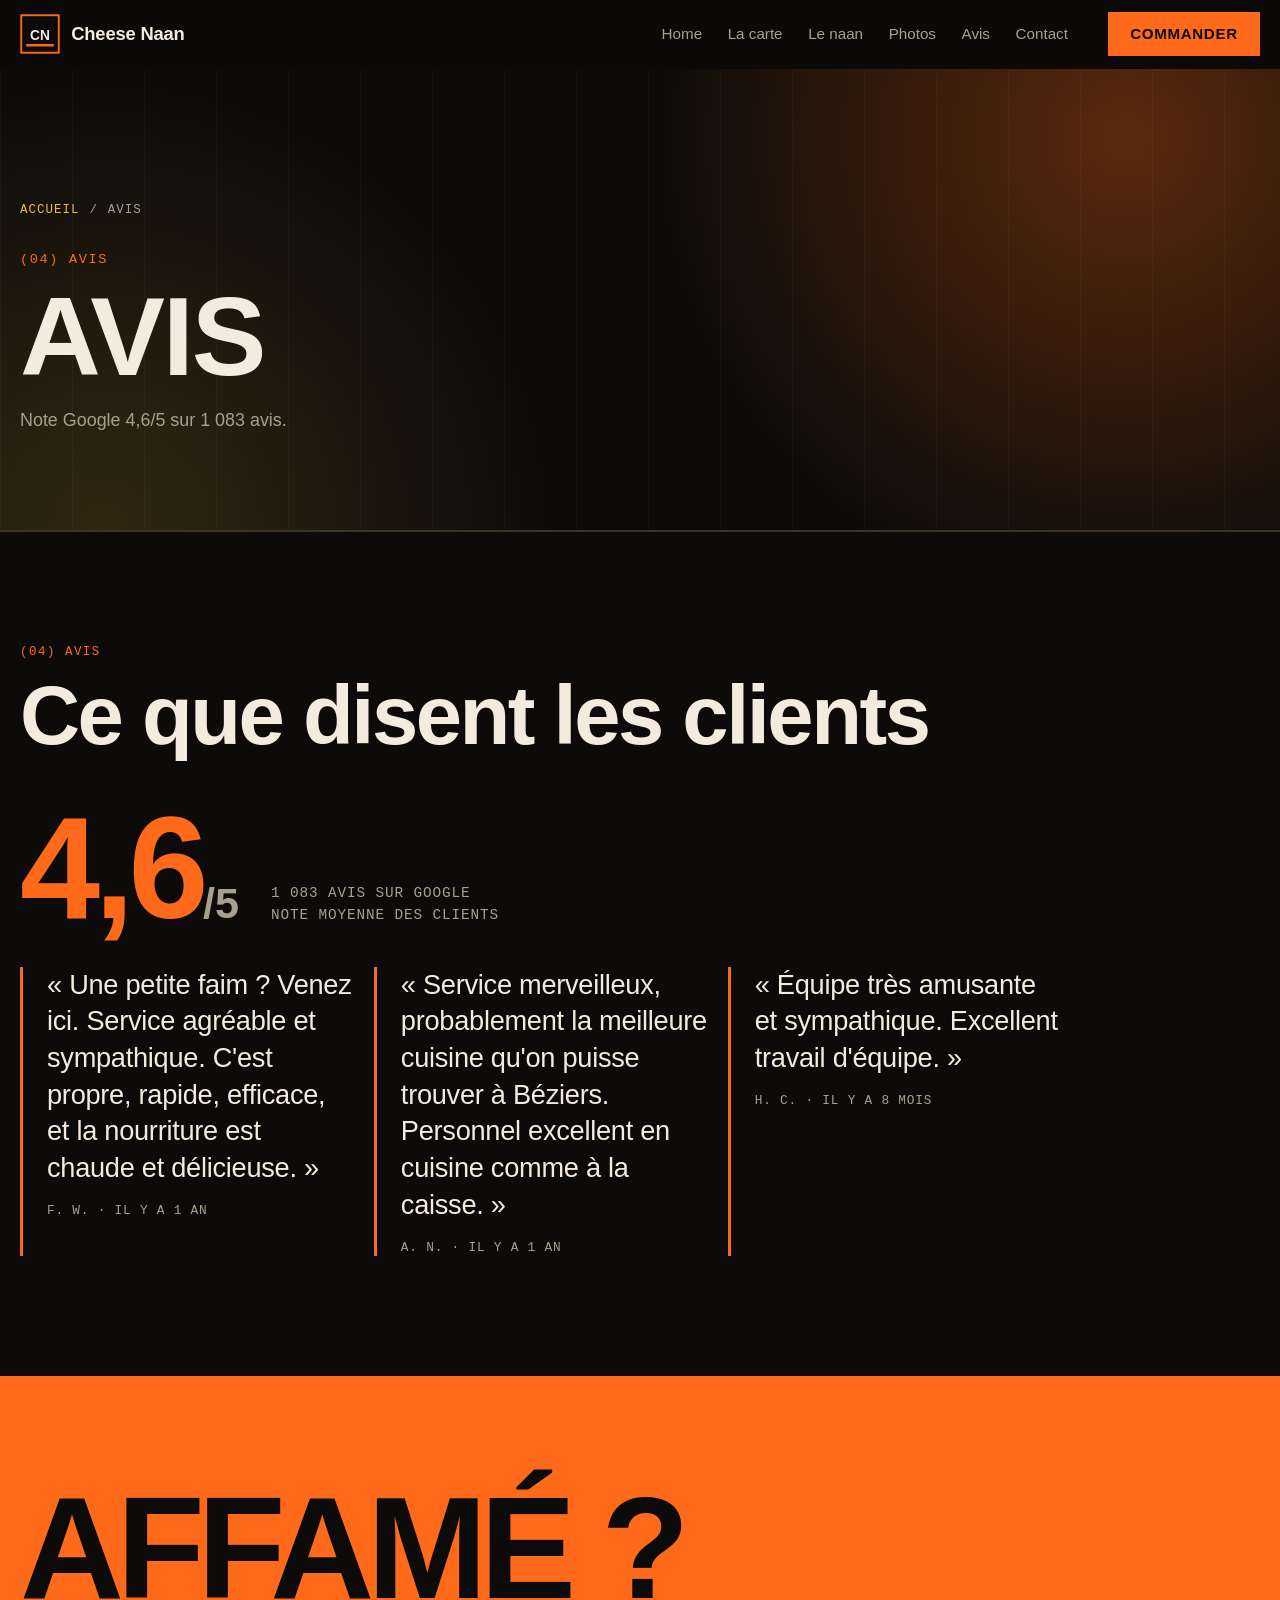
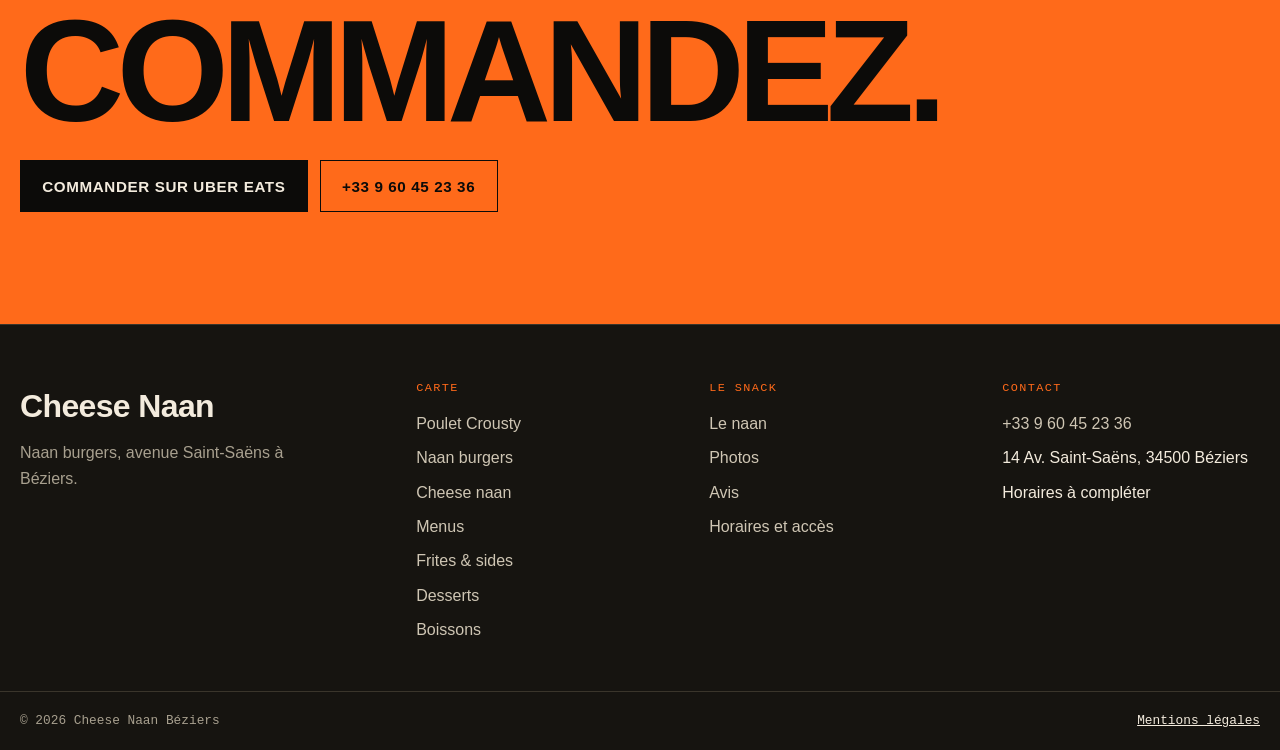
==== avis.html @ 566cc59b "Add subpages and update index.html" ====
<!doctype html>
<html lang="fr">
<head>
  <meta charset="utf-8">
  <meta name="viewport" content="width=device-width, initial-scale=1">
  <title>Avis · Cheese Naan Béziers</title>
  <meta name="description" content="Les avis clients du Cheese Naan à Béziers. Note Google 4,6/5 sur 1 083 avis.">
  <meta name="theme-color" content="#0C0B09">
  <meta name="color-scheme" content="dark">
  <link rel="icon" href="assets/img/favicon.svg" type="image/svg+xml">
  <link rel="stylesheet" href="assets/css/styles.css">
  <link rel="stylesheet" href="assets/css/subpages.css">
  <script>
    document.documentElement.classList.add('js');
    setTimeout(function () {
      if (!window.__ready) document.documentElement.classList.remove('js');
    }, 2500);
  </script>
  <meta property="og:type" content="website">
  <meta property="og:locale" content="fr_FR">
  <meta property="og:site_name" content="Cheese Naan Béziers">
  <meta property="og:title" content="Avis · Cheese Naan Béziers">
  <meta property="og:description" content="Les avis clients du Cheese Naan à Béziers. Note Google 4,6/5 sur 1 083 avis.">
</head>
<body>
  <a class="cn-skip" href="#main">Aller au contenu</a>
  <div class="cn-progress" data-progress aria-hidden="true"></div>

  <header class="cn-header">
    <nav class="cn-nav cn-wrap" aria-label="Navigation principale">
      <a class="cn-brand" href="index.html" aria-label="Cheese Naan Béziers, retour en haut">
        <img src="assets/img/logo-mark.svg" width="40" height="40" alt="">
        <span class="cn-brand__name">Cheese Naan</span>
      </a>

      <ul class="cn-nav__links">
        <li><a href="index.html">Home</a></li>
        <li><a href="menu.html">La carte</a></li>
        <li><a href="naan.html">Le naan</a></li>
        <li><a href="gallery.html">Photos</a></li>
        <li><a href="avis.html" aria-current="page">Avis</a></li>
        <li><a href="contact.html">Contact</a></li>
      </ul>

      <a class="cn-btn cn-btn--flame cn-nav__cta" href="https://www.ubereats.com/fr/store/le-cheese-naan-beziers/W6fayCsMTCiTx0mBuVoWzQ" rel="noopener">Commander</a>

      <button class="cn-burger" type="button" data-burger aria-expanded="false" aria-controls="drawer">
        <span class="cn-burger__label">Menu</span>
        <span class="cn-burger__bars" aria-hidden="true"></span>
      </button>
    </nav>
  </header>

  <div class="cn-drawer" id="drawer" hidden>
    <div class="cn-wrap cn-drawer__inner">
      <div class="cn-drawer__top">
        <span class="cn-drawer__title">Cheese Naan</span>
        <button class="cn-icon-btn" type="button" data-drawer-close aria-label="Fermer le menu">
          <svg class="cn-icon" aria-hidden="true"><use href="#icon-close"></use></svg>
        </button>
      </div>
      <ol class="cn-drawer__links">
        <li><a href="index.html"><span>01</span>Home</a></li>
        <li><a href="menu.html"><span>02</span>La carte</a></li>
        <li><a href="naan.html"><span>03</span>Le naan</a></li>
        <li><a href="gallery.html"><span>04</span>Photos</a></li>
        <li><a href="avis.html"><span>05</span>Avis</a></li>
        <li><a href="contact.html"><span>06</span>Contact</a></li>
      </ol>
      <ul class="cn-drawer__meta">
        <li data-open-status>Horaires à compléter</li>
        <li>14 Av. Saint-Saëns, 34500 Béziers</li>
        <li><a href="tel:+33960452336">+33 9 60 45 23 36</a></li>
      </ul>
    </div>
  </div>


  <main id="main">
    <section class="sp-hero">
      <div class="sp-hero__inner cn-wrap">
        <nav class="sp-hero__crumbs" aria-label="Fil d'Ariane"><a href="index.html">Accueil</a><span aria-hidden="true">/</span><span>Avis</span></nav>
        <p class="sp-hero__kicker">(04) Avis</p>
        <h1 class="sp-hero__title">Avis</h1>
        <p class="sp-hero__lead">Note Google 4,6/5 sur 1 083 avis.</p>
      </div>
    </section>

<section class="cn-section cn-avis" id="avis" aria-labelledby="avis-title">
      <div class="cn-wrap">
        <header class="cn-section__head cn-reveal">
          <p class="cn-kicker cn-kicker--flame">(04) Avis</p>
          <h2 class="cn-h2" id="avis-title">Ce que disent les clients</h2>
        </header>
        <div class="cn-avis__top cn-reveal">
          <p class="cn-avis__score">4,6<span>/5</span></p>
          <p class="cn-avis__count">1 083 avis sur Google<br>Note moyenne des clients</p>
        </div>
        <ul class="cn-quotes">
          <li class="cn-quote cn-reveal">
            <p class="cn-quote__text">« Une petite faim ? Venez ici. Service agréable et sympathique. C'est propre, rapide, efficace, et la nourriture est chaude et délicieuse. »</p>
            <p class="cn-quote__who">F. W. · il y a 1 an</p>
          </li>
          <li class="cn-quote cn-reveal" style="--delay:.08s">
            <p class="cn-quote__text">« Service merveilleux, probablement la meilleure cuisine qu'on puisse trouver à Béziers. Personnel excellent en cuisine comme à la caisse. »</p>
            <p class="cn-quote__who">A. N. · il y a 1 an</p>
          </li>
          <li class="cn-quote cn-reveal" style="--delay:.16s">
            <p class="cn-quote__text">« Équipe très amusante et sympathique. Excellent travail d'équipe. »</p>
            <p class="cn-quote__who">H. C. · il y a 8 mois</p>
          </li>
        </ul>
      </div>
    </section>
    <section class="cn-cta" id="commander" aria-labelledby="cta-title">
      <div class="cn-wrap cn-cta__inner">
        <h2 class="cn-cta__title" id="cta-title">Affamé ?<br>Commandez.</h2>
        <div class="cn-cta__actions">
          <a class="cn-btn cn-btn--ink" href="https://www.ubereats.com/fr/store/le-cheese-naan-beziers/W6fayCsMTCiTx0mBuVoWzQ" rel="noopener">Commander sur Uber Eats</a>
          <a class="cn-btn cn-btn--ghost-ink" href="tel:+33960452336">+33 9 60 45 23 36</a>
        </div>
      </div>
    </section>
  </main>

  <footer class="cn-footer">
    <div class="cn-wrap cn-footer__grid">
      <div>
        <p class="cn-footer__brand">Cheese Naan</p>
        <p class="cn-footer__blurb">Naan burgers, avenue Saint-Saëns à Béziers.</p>
      </div>
      <nav aria-labelledby="footer-carte">
        <h2 class="cn-footer__title" id="footer-carte">Carte</h2>
        <ul class="cn-footer__links">
          <li><a href="menu.html" data-menu-target="poulet">Poulet Crousty</a></li>
          <li><a href="menu.html" data-menu-target="burgers">Naan burgers</a></li>
          <li><a href="menu.html" data-menu-target="cheese">Cheese naan</a></li>
          <li><a href="menu.html" data-menu-target="menus">Menus</a></li>
          <li><a href="menu.html" data-menu-target="frites">Frites &amp; sides</a></li>
          <li><a href="menu.html" data-menu-target="desserts">Desserts</a></li>
          <li><a href="menu.html" data-menu-target="boissons">Boissons</a></li>
        </ul>
      </nav>
      <nav aria-labelledby="footer-snack">
        <h2 class="cn-footer__title" id="footer-snack">Le snack</h2>
        <ul class="cn-footer__links">
          <li><a href="naan.html">Le naan</a></li>
          <li><a href="gallery.html">Photos</a></li>
          <li><a href="avis.html">Avis</a></li>
          <li><a href="contact.html">Horaires et accès</a></li>
        </ul>
      </nav>
      <div>
        <h2 class="cn-footer__title">Contact</h2>
        <ul class="cn-footer__links">
          <li><a href="tel:+33960452336">+33 9 60 45 23 36</a></li>
          <li>14 Av. Saint-Saëns, 34500 Béziers</li>
          <li data-open-status>Horaires à compléter</li>
        </ul>
      </div>
    </div>
    <div class="cn-footer__bottom">
      <div class="cn-wrap cn-footer__bottom-inner">
        <p>© <span id="year">2026</span> Cheese Naan Béziers</p>
        <a href="mentions-legales.html">Mentions légales</a>
      </div>
    </div>
  </footer>

  <nav class="cn-dock" aria-label="Actions rapides">
    <a class="cn-dock__btn" href="tel:+33960452336">
      <svg class="cn-icon" aria-hidden="true"><use href="#icon-phone"></use></svg> Appeler
    </a>
    <a class="cn-dock__btn cn-dock__btn--flame" href="menu.html">La carte</a>
  </nav>

  <dialog class="cn-lightbox" id="lightbox" aria-labelledby="lightbox-caption">
    <div class="cn-lightbox__inner">
      <button class="cn-icon-btn cn-lightbox__close" type="button" data-lightbox-close aria-label="Fermer la galerie">
        <svg class="cn-icon" aria-hidden="true"><use href="#icon-close"></use></svg>
      </button>
      <button class="cn-icon-btn" type="button" data-lightbox-prev aria-label="Photo précédente">
        <svg class="cn-icon" aria-hidden="true" style="transform:rotate(180deg)"><use href="#icon-arrow"></use></svg>
      </button>
      <figure class="cn-lightbox__figure">
        <img src="" alt="" width="1200" height="1200">
        <figcaption id="lightbox-caption"><span data-lightbox-caption></span> <span class="cn-lightbox__count" data-lightbox-count></span></figcaption>
      </figure>
      <button class="cn-icon-btn" type="button" data-lightbox-next aria-label="Photo suivante">
        <svg class="cn-icon" aria-hidden="true"><use href="#icon-arrow"></use></svg>
      </button>
    </div>
  </dialog>

  <!-- Inline SVG sprite -->
  <svg width="0" height="0" style="position:absolute" aria-hidden="true" focusable="false">
    <symbol id="icon-arrow" viewBox="0 0 24 24"><path d="M5 12h14M13 6l6 6-6 6" fill="none" stroke="currentColor" stroke-width="2" stroke-linecap="round" stroke-linejoin="round"/></symbol>
    <symbol id="icon-phone" viewBox="0 0 24 24"><path d="M5 4h4l2 5-2.5 1.5a11 11 0 0 0 5 5L15 13l5 2v4a2 2 0 0 1-2 2A16 16 0 0 1 3 6a2 2 0 0 1 2-2" fill="none" stroke="currentColor" stroke-width="2" stroke-linejoin="round"/></symbol>
    <symbol id="icon-close" viewBox="0 0 24 24"><path d="M6 6l12 12M18 6L6 18" fill="none" stroke="currentColor" stroke-width="2" stroke-linecap="round"/></symbol>
  </svg>

  <script src="assets/js/main.js" defer></script>
</body>
</html>
---- assets/css/styles.css ----
/* ==========================================================================
   Cheese Naan Béziers · Template 3 · styles.css
   Dark editorial look. Prefix: cn-   Tokens on :root   Mobile-first
   ========================================================================== */

/* ---------- 1. Fonts & tokens ---------- */
@font-face {
  font-family: "Space Grotesk";
  src: url("../fonts/space-grotesk-latin-wght-normal.woff2") format("woff2");
  font-weight: 300 700;
  font-style: normal;
  font-display: swap;
}
@font-face {
  font-family: "IBM Plex Mono";
  src: url("../fonts/ibm-plex-mono-latin-500-normal.woff2") format("woff2");
  font-weight: 500;
  font-style: normal;
  font-display: swap;
}

:root {
  --ink: #0C0B09;
  --ink-2: #161410;
  --line: #3A352B;
  --bone: #F3EBDD;
  --muted: #A8A08F;
  --flame: #FF6A1A;
  --turmeric: #F5B83D;

  --font-display: "Space Grotesk", "Helvetica Neue", Arial, system-ui, sans-serif;
  --font-mono: "IBM Plex Mono", ui-monospace, "SFMono-Regular", Menlo, Consolas, monospace;

  --header-h: 68px;
}

/* ---------- 2. Base ---------- */
*,
*::before,
*::after { box-sizing: border-box; }

html {
  scroll-behavior: smooth;
  -webkit-text-size-adjust: 100%;
}

body {
  margin: 0;
  background: var(--ink);
  color: var(--bone);
  font: 400 1rem/1.6 var(--font-display);
  overflow-x: hidden;
}
body.is-locked { overflow: hidden; }
body { padding-bottom: 84px; }

img,
svg { display: block; max-width: 100%; }

h1, h2, h3, h4, p, ul, ol, figure, dl, dd { margin: 0; }
ul, ol { padding: 0; list-style: none; }
a { color: inherit; }

h1, h2, h3, h4 {
  font-weight: 700;
  line-height: .95;
  letter-spacing: -0.03em;
}

:focus-visible {
  outline: 2px solid var(--flame);
  outline-offset: 3px;
}

.cn-visually-hidden {
  position: absolute;
  width: 1px;
  height: 1px;
  overflow: hidden;
  clip: rect(0 0 0 0);
  white-space: nowrap;
}

.cn-skip {
  position: absolute;
  left: 16px;
  top: -100px;
  z-index: 100;
  padding: 10px 16px;
  background: var(--flame);
  color: var(--ink);
  font-weight: 700;
  text-decoration: none;
}
.cn-skip:focus { top: 16px; }

/* Visible placeholder marker: replace before going live */
.placeholder {
  background: var(--turmeric);
  color: var(--ink);
  padding: 0 .3em;
  font-weight: 700;
}

.cn-wrap {
  width: min(100% - 32px, 1240px);
  margin-inline: auto;
}

.cn-section {
  padding-block: clamp(4rem, 9vw, 7rem);
  border-top: 1px solid var(--line);
  scroll-margin-top: calc(var(--header-h) + 8px);
}

.cn-section__head {
  display: grid;
  gap: .9rem;
  margin-bottom: clamp(2rem, 5vw, 3.5rem);
}

.cn-h2 {
  font-size: clamp(2.6rem, 7vw, 5.2rem);
  text-transform: none;
}

.cn-kicker {
  font: 500 .78rem/1.4 var(--font-mono);
  letter-spacing: .12em;
  text-transform: uppercase;
  color: var(--muted);
}
.cn-kicker--flame { color: var(--flame); }

.cn-note {
  font-size: .9rem;
  color: var(--muted);
  margin-top: 1rem;
}

.cn-icon {
  width: 1.1em;
  height: 1.1em;
  flex: none;
  color: currentColor;
}

.cn-photo {
  width: 100%;
  height: 100%;
  object-fit: cover;
  background: linear-gradient(160deg, #2A241B 0%, #161410 100%);
}

/* ---------- 3. Buttons ---------- */
.cn-btn {
  position: relative;
  display: inline-flex;
  align-items: center;
  justify-content: center;
  gap: .6em;
  min-height: 52px;
  padding: .8em 1.4em;
  border: 1px solid var(--bone);
  border-radius: 0;
  background: transparent;
  color: var(--bone);
  font: 700 .95rem/1 var(--font-display);
  letter-spacing: .04em;
  text-transform: uppercase;
  text-decoration: none;
  cursor: pointer;
  transition: background-color .2s ease, color .2s ease, border-color .2s ease;
}
.cn-btn:hover { background: var(--bone); color: var(--ink); }

.cn-btn--flame {
  background: var(--flame);
  border-color: var(--flame);
  color: var(--ink);
}
.cn-btn--flame:hover { background: var(--bone); border-color: var(--bone); }

.cn-btn--ghost { border-color: var(--line); }
.cn-btn--ghost:hover { border-color: var(--bone); }

.cn-btn--ink {
  background: var(--ink);
  border-color: var(--ink);
  color: var(--bone);
}
.cn-btn--ink:hover { background: var(--bone); color: var(--ink); border-color: var(--bone); }

.cn-btn--ghost-ink { border-color: var(--ink); color: var(--ink); }
.cn-btn--ghost-ink:hover { background: var(--ink); color: var(--flame); }

.cn-icon-btn {
  display: inline-grid;
  place-items: center;
  width: 48px;
  height: 48px;
  border: 1px solid var(--bone);
  background: transparent;
  color: var(--bone);
  cursor: pointer;
}
.cn-icon-btn:hover { background: var(--bone); color: var(--ink); }

/* ---------- 4. Header, drawer ---------- */
.cn-progress {
  position: fixed;
  inset: 0 0 auto 0;
  height: 3px;
  z-index: 70;
  background: var(--flame);
  transform-origin: 0 50%;
  transform: scaleX(0);
}

.cn-header {
  position: sticky;
  top: 0;
  z-index: 50;
  background: rgba(12, 11, 9, .92);
  backdrop-filter: blur(8px);
  border-bottom: 1px solid transparent;
  transition: border-color .2s ease;
}
.cn-header.is-scrolled { border-bottom-color: var(--line); }

.cn-nav {
  display: flex;
  align-items: center;
  gap: 1rem;
  min-height: var(--header-h);
}

.cn-brand {
  display: inline-flex;
  align-items: center;
  gap: .7rem;
  text-decoration: none;
  margin-right: auto;
}
.cn-brand__name {
  font-weight: 700;
  font-size: 1.15rem;
  letter-spacing: -0.01em;
}

.cn-nav__links { display: none; }
.cn-nav__cta { display: none; min-height: 44px; padding-block: .6em; }

.cn-burger {
  display: inline-flex;
  align-items: center;
  gap: .7rem;
  min-height: 44px;
  padding: 0;
  border: 0;
  background: none;
  color: var(--bone);
  font: 500 .78rem/1 var(--font-mono);
  letter-spacing: .12em;
  text-transform: uppercase;
  cursor: pointer;
}
.cn-burger__bars,
.cn-burger__bars::before,
.cn-burger__bars::after {
  display: block;
  width: 24px;
  height: 2px;
  background: var(--bone);
  content: "";
}
.cn-burger__bars { position: relative; }
.cn-burger__bars::before { position: absolute; top: -7px; left: 0; }
.cn-burger__bars::after { position: absolute; top: 7px; left: 0; }

.cn-drawer {
  position: fixed;
  inset: 0;
  z-index: 60;
  overflow-y: auto;
  background: var(--ink);
  animation: cn-rise .35s ease both;
}
.cn-drawer[hidden] { display: none; }
.cn-drawer__inner {
  display: flex;
  flex-direction: column;
  min-height: 100%;
  padding-block: 1rem 2rem;
}
.cn-drawer__top {
  display: flex;
  align-items: center;
  justify-content: space-between;
  min-height: var(--header-h);
}
.cn-drawer__title { font-weight: 700; font-size: 1.2rem; }
.cn-drawer__links {
  display: grid;
  margin-block: 2.5rem;
  border-top: 1px solid var(--line);
}
.cn-drawer__links a {
  display: flex;
  align-items: baseline;
  gap: 1rem;
  padding-block: .9rem;
  border-bottom: 1px solid var(--line);
  font-size: clamp(2.4rem, 10vw, 3.4rem);
  font-weight: 700;
  line-height: 1;
  text-decoration: none;
}
.cn-drawer__links a:hover { color: var(--flame); }
.cn-drawer__links span {
  font: 500 .8rem/1 var(--font-mono);
  color: var(--flame);
}
.cn-drawer__meta {
  display: grid;
  gap: .5rem;
  margin-top: auto;
  font: 500 .9rem/1.5 var(--font-mono);
  color: var(--muted);
}

@keyframes cn-rise {
  from { opacity: 0; transform: translateY(16px); }
  to { opacity: 1; transform: none; }
}

/* ---------- 5. Hero: typography only ---------- */
.cn-hero {
  position: relative;
  display: flex;
  align-items: center;
  min-height: calc(100svh - var(--header-h));
  padding-block: 3rem 4rem;
  overflow: hidden;
  background:
    linear-gradient(to right, rgba(243, 235, 221, .05) 1px, transparent 1px) 0 0 / 25% 100%,
    var(--ink);
}
.cn-hero__inner {
  display: grid;
  gap: 2rem;
}
.cn-hero__title {
  display: grid;
  font-size: clamp(4.6rem, 24vw, 15rem);
  font-weight: 700;
  line-height: .82;
  letter-spacing: -0.05em;
  text-transform: uppercase;
}
.cn-hero__line { display: block; }
.cn-hero__line--outline {
  color: transparent;
  -webkit-text-stroke: 2px var(--bone);
}
.cn-hero__foot {
  display: grid;
  gap: 1.5rem;
  padding-top: 2rem;
  border-top: 1px solid var(--line);
}
.cn-hero__lead {
  max-width: 40ch;
  font-size: clamp(1.1rem, 2.4vw, 1.35rem);
  color: var(--bone);
}
.cn-hero__actions {
  display: flex;
  flex-wrap: wrap;
  gap: .75rem;
}
.cn-hero__stats {
  display: grid;
  grid-template-columns: repeat(3, 1fr);
  border-top: 1px solid var(--line);
}
.cn-hero__stats li {
  display: grid;
  gap: .3rem;
  padding: 1rem .25rem 0 0;
}
.cn-stat__value {
  font-size: clamp(1.6rem, 5vw, 2.6rem);
  font-weight: 700;
  line-height: 1;
  color: var(--flame);
}
.cn-stat__label {
  font: 500 .72rem/1.3 var(--font-mono);
  letter-spacing: .08em;
  text-transform: uppercase;
  color: var(--muted);
}

/* ---------- 6. Ticket band ---------- */
.cn-ticket {
  position: relative;
  background: var(--bone);
  color: var(--ink);
}
.cn-ticket::before,
.cn-ticket::after {
  content: "";
  position: absolute;
  left: 0;
  right: 0;
  height: 10px;
  background:
    radial-gradient(circle at 10px 0, var(--ink) 7px, transparent 7.5px) 0 0 / 20px 10px repeat-x;
}
.cn-ticket::before { top: -5px; }
.cn-ticket::after {
  bottom: -5px;
  transform: rotate(180deg);
}
.cn-ticket__grid {
  display: grid;
  grid-template-columns: 1fr;
  padding-block: 2rem;
}
.cn-ticket__cell {
  display: grid;
  gap: .4rem;
  padding: 1.1rem 0;
  border-bottom: 1px dashed var(--ink);
}
.cn-ticket__cell:last-child { border-bottom: 0; }
.cn-ticket__label {
  font: 500 .72rem/1.3 var(--font-mono);
  letter-spacing: .1em;
  text-transform: uppercase;
  color: #4A463D;
}
.cn-ticket__value {
  font-size: 1.25rem;
  font-weight: 700;
  line-height: 1.25;
}
.cn-ticket__value a { text-decoration: underline; text-underline-offset: 4px; }
.cn-ticket__chips {
  display: flex;
  flex-wrap: wrap;
  gap: .4rem;
  margin-top: .3rem;
}
.cn-ticket__chips li {
  padding: .3em .6em;
  border: 1px solid var(--ink);
  font: 500 .8rem/1.2 var(--font-mono);
}

/* ---------- 7. Menu: vertical index + panels ---------- */
.cn-menu__grid {
  display: grid;
  gap: 2rem;
}
.cn-menu__panels { min-width: 0; }
/* Category tabs wrap onto several rows on phones, so every tab is visible. */
.cn-tabs {
  display: flex;
  flex-wrap: wrap;
  gap: 0;
  border: 1px solid var(--line);
}
.cn-index__btn {
  flex: none;
  display: flex;
  align-items: center;
  gap: .6rem;
  min-height: 52px;
  padding: .75em 1.1em;
  border: 0;
  border-right: 1px solid var(--line);
  background: transparent;
  color: var(--muted);
  font: 700 1rem/1 var(--font-display);
  text-align: left;
  white-space: nowrap;
  cursor: pointer;
  transition: background-color .2s ease, color .2s ease;
}
.cn-index__btn span {
  font: 500 .75rem/1 var(--font-mono);
  color: var(--flame);
}
.cn-index__btn:hover { color: var(--bone); }
.cn-index__btn[aria-selected="true"] {
  background: var(--bone);
  color: var(--ink);
}
.cn-index__btn[aria-selected="true"] span { color: var(--flame); }

.cn-panel__title {
  font-size: clamp(1.8rem, 4vw, 2.6rem);
  margin-bottom: 1.5rem;
}
.cn-panel[hidden] { display: none; }

/* Photo-less cards with product code and mono price */
.cn-cards {
  display: grid;
  gap: 1px;
  background: var(--line);
  border: 1px solid var(--line);
}
.cn-card {
  display: grid;
  align-content: start;
  gap: .7rem;
  padding: 1.6rem;
  background: var(--ink-2);
}
.cn-card__code {
  font: 500 .75rem/1 var(--font-mono);
  letter-spacing: .1em;
  color: var(--muted);
}
.cn-card__name {
  font-size: clamp(1.6rem, 3.6vw, 2rem);
}
.cn-card__desc {
  color: #CFC6B4;
  font-size: .98rem;
  min-height: 3.2em;
}
.cn-card__price {
  margin-top: auto;
  padding-top: .8rem;
  border-top: 1px dashed var(--line);
  font: 500 1.35rem/1 var(--font-mono);
  color: var(--flame);
}

.cn-menus {
  display: grid;
  gap: 1rem;
}
.cn-menu-card {
  display: grid;
  gap: .5rem;
  padding: 2rem;
  border: 1px solid var(--flame);
}
.cn-menu-card__tag {
  justify-self: start;
  padding: .3em .6em;
  background: var(--flame);
  color: var(--ink);
  font: 700 .72rem/1 var(--font-mono);
  letter-spacing: .1em;
  text-transform: uppercase;
}
.cn-menu-card__name { font-size: clamp(1.8rem, 4vw, 2.4rem); margin-top: .4rem; }
.cn-menu-card__desc { color: #CFC6B4; }
.cn-menu-card__price {
  margin-top: .8rem;
  font: 500 1.5rem/1 var(--font-mono);
  color: var(--flame);
}

.cn-subhead {
  margin: 2.5rem 0 .4rem;
  color: var(--bone);
}
.cn-subhead:first-of-type { margin-top: 0; }
.cn-menu .cn-note { margin: 0 0 1.25rem; }

/* Classic rows with dotted leaders */
.cn-rows { display: grid; }
.cn-row {
  display: flex;
  align-items: baseline;
  gap: .6rem;
  padding-block: 1rem;
  border-bottom: 1px solid var(--line);
  font-size: 1.15rem;
}
.cn-row__name { font-weight: 700; }
.cn-row__leader {
  flex: 1;
  min-width: 2rem;
  border-bottom: 1px dotted var(--muted);
  transform: translateY(-.3em);
}
.cn-row__price {
  font: 500 1rem/1 var(--font-mono);
  color: var(--flame);
  white-space: nowrap;
}

/* ---------- 8. Signature ---------- */
.cn-signature__grid {
  display: grid;
  gap: 2.5rem;
}
.cn-signature__figure {
  position: relative;
  aspect-ratio: 4 / 5;
  overflow: hidden;
  background: var(--ink-2);
  border: 1px solid var(--line);
}
.cn-signature__figure img {
  position: absolute;
  inset: 0;
}
.cn-signature__caption {
  position: absolute;
  left: 0;
  bottom: 0;
  padding: .6rem .9rem;
  background: var(--flame);
  color: var(--ink);
  font: 700 .78rem/1 var(--font-mono);
  letter-spacing: .08em;
  text-transform: uppercase;
}
.cn-signature__body { display: grid; gap: 1.5rem; align-content: start; }
.cn-signature__body .cn-h2 { font-size: clamp(2.4rem, 6vw, 4.4rem); }
.cn-signature__text {
  max-width: 48ch;
  font-size: 1.1rem;
  color: #CFC6B4;
}
.cn-steps {
  display: grid;
  border-top: 1px solid var(--line);
}
.cn-steps li {
  display: grid;
  grid-template-columns: 4rem 1fr;
  align-items: baseline;
  padding-block: .9rem;
  border-bottom: 1px solid var(--line);
  font-size: 1.1rem;
  font-weight: 700;
}
.cn-steps span {
  font: 500 .85rem/1 var(--font-mono);
  color: var(--flame);
}

/* ---------- 9. Gallery ---------- */
.cn-gallery {
  display: grid;
  grid-template-columns: repeat(2, 1fr);
  gap: 1px;
  background: var(--line);
  border: 1px solid var(--line);
}
.cn-gallery__item {
  position: relative;
  aspect-ratio: 4 / 3;
  padding: 0;
  border: 0;
  background: var(--ink);
  overflow: hidden;
  cursor: zoom-in;
}
.cn-gallery__item img {
  position: absolute;
  inset: 0;
  transition: transform .5s ease, filter .3s ease;
  filter: grayscale(.25);
}
.cn-gallery__item:hover img { transform: scale(1.05); filter: grayscale(0); }

/* ---------- 10. Avis ---------- */
.cn-avis__top {
  display: flex;
  flex-wrap: wrap;
  align-items: flex-end;
  gap: 1rem 2rem;
  margin-bottom: 2.5rem;
}
.cn-avis__score {
  font-size: clamp(5rem, 16vw, 9rem);
  font-weight: 700;
  line-height: .8;
  color: var(--flame);
  letter-spacing: -0.04em;
}
.cn-avis__score span {
  font-size: .3em;
  color: var(--muted);
  letter-spacing: 0;
}
.cn-avis__count {
  font: 500 .9rem/1.5 var(--font-mono);
  color: var(--muted);
  text-transform: uppercase;
  letter-spacing: .06em;
}
/* Phones: reviews are a swipeable carousel; each card peeks in at the edge. */
.cn-quotes {
  display: grid;
  grid-auto-flow: column;
  grid-auto-columns: 84%;
  gap: 1.5rem;
  overflow-x: auto;
  overscroll-behavior-x: contain;
  touch-action: pan-x pan-y;
  scroll-snap-type: x mandatory;
  padding-bottom: .5rem;
  padding-right: 16%; /* lets the last card snap fully into view */
  scrollbar-width: thin;
}
.cn-quote { scroll-snap-align: start; }
/* Each review is a solid card, so a partly scrolled card reads as a card. */
.cn-quote {
  padding: 1.6rem 1.4rem;
  background: var(--ink-2);
  border: 1px solid var(--line);
  border-left: 3px solid var(--flame);
}
.cn-quote__text {
  font-size: clamp(1.3rem, 3vw, 1.7rem);
  font-weight: 500;
  line-height: 1.35;
  letter-spacing: -0.01em;
}
.cn-quote__who {
  margin-top: 1rem;
  font: 500 .8rem/1.3 var(--font-mono);
  letter-spacing: .06em;
  text-transform: uppercase;
  color: var(--muted);
}

/* ---------- 11. Infos: receipt, address, map ---------- */
.cn-infos__grid {
  display: grid;
  gap: 1.5rem;
}
.cn-receipt {
  display: grid;
  align-content: start;
  gap: .8rem;
  padding: 2rem;
  background: var(--bone);
  color: var(--ink);
}
.cn-receipt__title {
  font-size: 1.8rem;
  padding-bottom: .8rem;
  border-bottom: 2px solid var(--ink);
}
.cn-receipt__note {
  font: 500 .78rem/1.5 var(--font-mono);
  color: #4A463D;
}
.cn-hours { display: grid; }
.cn-hours li {
  display: flex;
  justify-content: space-between;
  gap: 1rem;
  padding: .55rem 0;
  border-bottom: 1px dashed var(--ink);
  font-weight: 700;
}
.cn-hours__time {
  font: 500 .9rem/1.5 var(--font-mono);
  text-align: right;
}
.cn-hours li.is-today {
  background: var(--flame);
  padding-inline: .6rem;
  margin-inline: -.6rem;
}

.cn-info {
  display: grid;
  align-content: start;
  gap: 1rem;
  padding: 2rem;
  border: 1px solid var(--line);
  background: var(--ink-2);
}
.cn-info__title {
  font: 500 .78rem/1.3 var(--font-mono);
  letter-spacing: .12em;
  text-transform: uppercase;
  color: var(--flame);
}
.cn-info__title--sub { margin-top: .8rem; }
.cn-info__big {
  font-size: clamp(1.6rem, 3.5vw, 2.1rem);
  font-weight: 700;
  line-height: 1.15;
}
.cn-info__phone {
  font-size: 1.5rem;
  font-weight: 700;
  text-decoration: none;
  border-bottom: 2px solid var(--flame);
}
.cn-info__site { font: 500 .85rem/1.5 var(--font-mono); color: var(--muted); }

.cn-map {
  position: relative;
  min-height: 300px;
  overflow: hidden;
  border: 1px solid var(--line);
  background: var(--ink-2);
}
.cn-map img {
  width: 100%;
  height: 100%;
  min-height: 300px;
  object-fit: cover;
}
.cn-map figcaption {
  position: absolute;
  left: 1rem;
  bottom: 1rem;
}

/* ---------- 12. CTA ---------- */
.cn-cta {
  background: var(--flame);
  color: var(--ink);
  padding-block: clamp(4rem, 9vw, 7rem);
}
.cn-cta__inner {
  display: grid;
  gap: 1.2rem;
  justify-items: start;
}
.cn-cta__title {
  font-size: clamp(3.4rem, 12vw, 9rem);
  font-weight: 700;
  line-height: .85;
  letter-spacing: -0.05em;
  text-transform: uppercase;
}
.cn-cta__status {
  font: 500 .9rem/1.4 var(--font-mono);
  text-transform: uppercase;
  letter-spacing: .08em;
}
.cn-cta__actions {
  display: flex;
  flex-wrap: wrap;
  gap: .75rem;
  margin-top: .5rem;
}
.cn-cta .placeholder { color: var(--ink); }

/* ---------- 13. Footer ---------- */
.cn-footer {
  background: var(--ink-2);
  border-top: 1px solid var(--line);
  padding-top: 3.5rem;
}
.cn-footer__grid {
  display: grid;
  gap: 2.2rem;
}
.cn-footer__brand {
  font-size: 2rem;
  font-weight: 700;
  letter-spacing: -0.02em;
}
.cn-footer__blurb {
  margin-top: .5rem;
  color: var(--muted);
  max-width: 30ch;
}
.cn-footer__social { margin-top: 1rem; }
.cn-footer__title {
  font: 500 .74rem/1.3 var(--font-mono);
  letter-spacing: .12em;
  text-transform: uppercase;
  color: var(--flame);
  margin-bottom: .9rem;
}
.cn-footer__links { display: grid; gap: .55rem; }
.cn-footer__links a { text-decoration: none; color: #CFC6B4; }
.cn-footer__links a:hover { color: var(--flame); }
.cn-footer__bottom {
  margin-top: 3rem;
  border-top: 1px solid var(--line);
  padding-block: 1.25rem;
  font: 500 .8rem/1.4 var(--font-mono);
  color: var(--muted);
}
.cn-footer__bottom-inner {
  display: flex;
  flex-wrap: wrap;
  gap: .5rem 1.5rem;
  justify-content: space-between;
}
.cn-footer__bottom a { color: var(--bone); }

/* ---------- 14. Mobile dock ---------- */
.cn-dock {
  position: fixed;
  inset: auto 0 0 0;
  z-index: 40;
  display: grid;
  grid-template-columns: 1fr 1fr;
  background: var(--ink);
  border-top: 1px solid var(--line);
  padding: .6rem 16px calc(.6rem + env(safe-area-inset-bottom));
  gap: .5rem;
}
.cn-dock__btn {
  display: inline-flex;
  align-items: center;
  justify-content: center;
  gap: .5em;
  min-height: 48px;
  border: 1px solid var(--bone);
  color: var(--bone);
  font: 700 .9rem/1 var(--font-display);
  letter-spacing: .04em;
  text-transform: uppercase;
  text-decoration: none;
}
.cn-dock__btn--flame {
  background: var(--flame);
  border-color: var(--flame);
  color: var(--ink);
}

/* ---------- 15. Lightbox ---------- */
.cn-lightbox {
  width: min(100% - 24px, 1100px);
  max-height: calc(100svh - 24px);
  padding: 0;
  border: 1px solid var(--line);
  background: var(--ink);
  color: var(--bone);
}
.cn-lightbox::backdrop { background: rgba(12, 11, 9, .9); }
.cn-lightbox[open] { display: block; }
.cn-lightbox__inner {
  display: grid;
  grid-template-columns: auto 1fr auto;
  align-items: center;
  gap: .75rem;
  padding: 1rem;
}
.cn-lightbox__figure { display: grid; gap: .6rem; min-width: 0; }
.cn-lightbox__figure img {
  width: 100%;
  max-height: calc(100svh - 170px);
  object-fit: contain;
  background: var(--ink-2);
}
.cn-lightbox__figure figcaption { font: 500 .85rem/1.4 var(--font-mono); text-transform: uppercase; }
.cn-lightbox__count { color: var(--muted); margin-left: .5rem; }
.cn-lightbox__close {
  position: absolute;
  top: .5rem;
  right: .5rem;
  z-index: 1;
  background: var(--ink);
}

/* ---------- 16. Reveal ---------- */
.cn-reveal {
  transition:
    opacity .7s ease var(--delay, 0s),
    transform .7s ease var(--delay, 0s);
}
.js .cn-reveal:not(.is-visible) {
  opacity: 0;
  transform: translateY(20px);
}

/* ---------- 17. Legal page ---------- */
.cn-legal {
  width: min(100% - 32px, 768px);
  padding-block: clamp(3rem, 7vw, 5rem);
}
.cn-legal__title {
  margin-top: .8rem;
  font-size: clamp(2.6rem, 8vw, 4.2rem);
}
.cn-legal__updated {
  margin-top: 1rem;
  margin-bottom: 1.25rem;
  color: var(--muted);
  font: 500 .85rem/1.5 var(--font-mono);
}
.cn-legal__updated .placeholder {
  margin-left: .6em;
}
.cn-legal__section {
  padding-block: 2.2rem;
  border-top: 1px solid var(--line);
}
.cn-legal__h {
  display: flex;
  flex-wrap: wrap;
  gap: .3rem .7rem;
  margin-bottom: 1.1rem;
  font-size: clamp(1.4rem, 4vw, 1.8rem);
}
.cn-legal__h span { color: var(--flame); font: 500 .9em/1.2 var(--font-mono); }
.cn-legal__section p + p { margin-top: .8rem; }
.cn-legal__section a { color: var(--flame); font-weight: 700; }
.cn-legal__dl { display: grid; gap: .2rem 1rem; }
.cn-legal__dl dt {
  margin-top: .7rem;
  font: 500 .78rem/1.4 var(--font-mono);
  letter-spacing: .06em;
  text-transform: uppercase;
  color: var(--muted);
}
.cn-legal__dl dd { font-size: 1.05rem; }
.cn-legal__back { margin-top: 2.5rem; }

/* ---------- 18. Breakpoints ---------- */
@media (min-width: 560px) {
  .cn-hero__stats li { padding-right: 1rem; }
  .cn-gallery { grid-template-columns: repeat(3, 1fr); }
  .cn-cards { grid-template-columns: repeat(2, 1fr); }
  .cn-legal__dl { grid-template-columns: 220px 1fr; }
  .cn-legal__dl dt { margin-top: .3rem; }
}

@media (min-width: 760px) {
  .cn-ticket__grid { grid-template-columns: repeat(4, 1fr); }
  .cn-ticket__cell {
    padding: 0 1.25rem;
    border-bottom: 0;
    border-right: 1px dashed var(--ink);
  }
  .cn-ticket__cell:first-child { padding-left: 0; }
  .cn-ticket__cell:last-child { border-right: 0; }
  .cn-menus { grid-template-columns: 1fr 1fr; }
  .cn-signature__grid { grid-template-columns: 1fr 1fr; align-items: center; gap: 4rem; }
  .cn-quotes { grid-auto-flow: row; grid-template-columns: repeat(3, 1fr); gap: 2.5rem; overflow: visible; }
  .cn-quote { padding: 0 0 0 1.5rem; background: none; border: 0; border-left: 3px solid var(--flame); }
  .cn-infos__grid { grid-template-columns: 1fr 1fr; }
  .cn-map { grid-column: span 2; min-height: 360px; }
  .cn-map img { min-height: 360px; }
  .cn-footer__grid { grid-template-columns: 1.4fr 1fr 1fr 1fr; }
  .cn-dock { display: none; }
  body { padding-bottom: 0; }
  .cn-nav__cta { display: inline-flex; }
  .cn-hero__foot { grid-template-columns: 1fr auto; align-items: end; }
}

@media (min-width: 900px) {
  .cn-burger { display: none; }
  .cn-drawer { display: none !important; }
  .cn-nav__links {
    display: flex;
    gap: 1.6rem;
    font-size: .95rem;
    font-weight: 500;
  }
  .cn-nav__links a {
    text-decoration: none;
    color: var(--muted);
    transition: color .2s ease;
  }
  .cn-nav__links a:hover { color: var(--bone); }
  .cn-nav__cta { margin-left: 1.5rem; }
  .cn-menu__grid { grid-template-columns: 260px 1fr; align-items: start; gap: 3rem; }
  .cn-tabs { flex-direction: column; border-bottom: 1px solid var(--line); overflow: visible; }
  .cn-index__btn { border-right: 0; border-bottom: 1px solid var(--line); }
  .cn-index__btn[aria-selected="true"] { box-shadow: inset 4px 0 0 var(--flame); }
  .cn-cards { grid-template-columns: repeat(2, 1fr); }
  .cn-gallery { grid-template-columns: repeat(3, 1fr); }
  .cn-infos__grid { grid-template-columns: 1fr 1fr 1fr; }
  .cn-map { grid-column: auto; min-height: 100%; }
  .cn-map img { height: 100%; }
}

@media (min-width: 1100px) {
  .cn-cards { grid-template-columns: repeat(2, 1fr); }
}

/* ---------- 19. Reduced motion ---------- */
@media (prefers-reduced-motion: reduce) {
  *,
  *::before,
  *::after {
    animation-duration: .01ms !important;
    animation-iteration-count: 1 !important;
    transition-duration: .01ms !important;
    scroll-behavior: auto !important;
  }
  .cn-reveal,
  .js .cn-reveal:not(.is-visible) {
    opacity: 1;
    transform: none;
  }
}
---- assets/css/subpages.css ----
/* Sub-pages: menu, naan, gallery, avis, contact (Cheese Naan) */

.sp-hero {
  position: relative;
  overflow: hidden;
  padding: calc(var(--header-h) + 64px) 0 clamp(56px, 8vw, 96px);
  background:
    radial-gradient(circle at 88% 15%, rgba(255, 106, 26, 0.32) 0, rgba(255, 106, 26, 0) 40%),
    radial-gradient(circle at 8% 100%, rgba(245, 184, 61, 0.16) 0, rgba(245, 184, 61, 0) 36%),
    var(--ink);
  color: var(--bone);
  border-bottom: 1px solid var(--line);
}
.sp-hero::after {
  content: "";
  position: absolute;
  inset: 0;
  pointer-events: none;
  background: repeating-linear-gradient(90deg, rgba(243, 235, 221, 0.03) 0 1px, transparent 1px 72px);
}
.sp-hero__inner {
  position: relative;
  z-index: 1;
}
.sp-hero__crumbs {
  display: flex;
  gap: 10px;
  align-items: center;
  font-family: var(--font-mono);
  font-size: 0.78rem;
  letter-spacing: 0.08em;
  text-transform: uppercase;
  color: var(--muted);
  margin-bottom: 28px;
}
.sp-hero__crumbs a {
  color: var(--turmeric);
  text-decoration: none;
}
.sp-hero__kicker {
  font-family: var(--font-mono);
  font-size: 0.85rem;
  letter-spacing: 0.12em;
  text-transform: uppercase;
  color: var(--flame);
  margin: 0 0 14px;
}
.sp-hero__title {
  font-family: var(--font-display);
  font-weight: 700;
  font-size: clamp(3rem, 9vw, 7rem);
  line-height: 0.92;
  letter-spacing: -0.02em;
  text-transform: uppercase;
  margin: 0 0 18px;
  color: var(--bone);
}
.sp-hero__lead {
  max-width: 52ch;
  font-size: clamp(1rem, 1.4vw, 1.15rem);
  color: var(--muted);
  margin: 0;
}

/* Keep the home-page sections readable on their own page */
.cn-section:first-of-type {
  padding-top: clamp(56px, 8vw, 88px);
}
.page-avis-grid,
.cn-avis .cn-quotes {
  display: grid;
  gap: 20px;
  grid-template-columns: 1fr;
}
@media (min-width: 760px) {
  .cn-avis .cn-quotes { grid-template-columns: 1fr 1fr; }
}
@media (min-width: 1024px) {
  .cn-avis .cn-quotes { grid-template-columns: 1fr 1fr 1fr; }
}
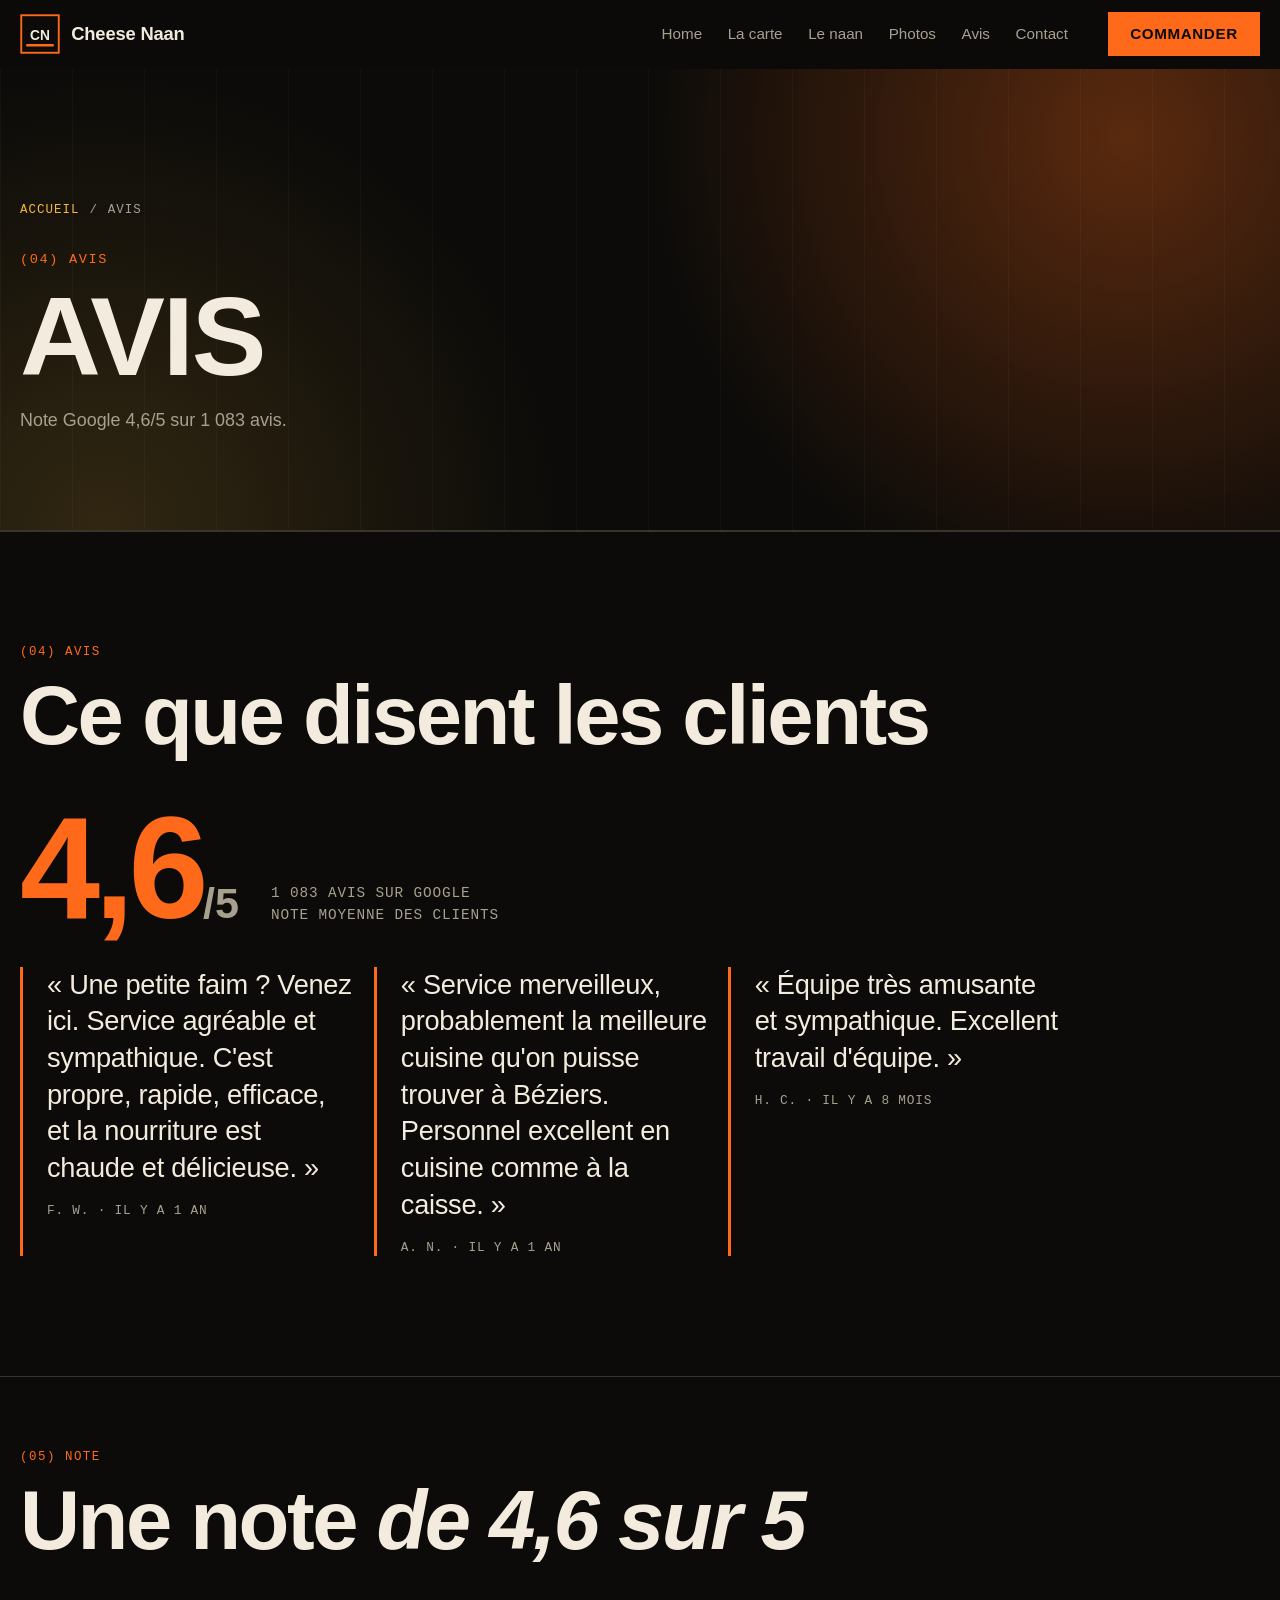
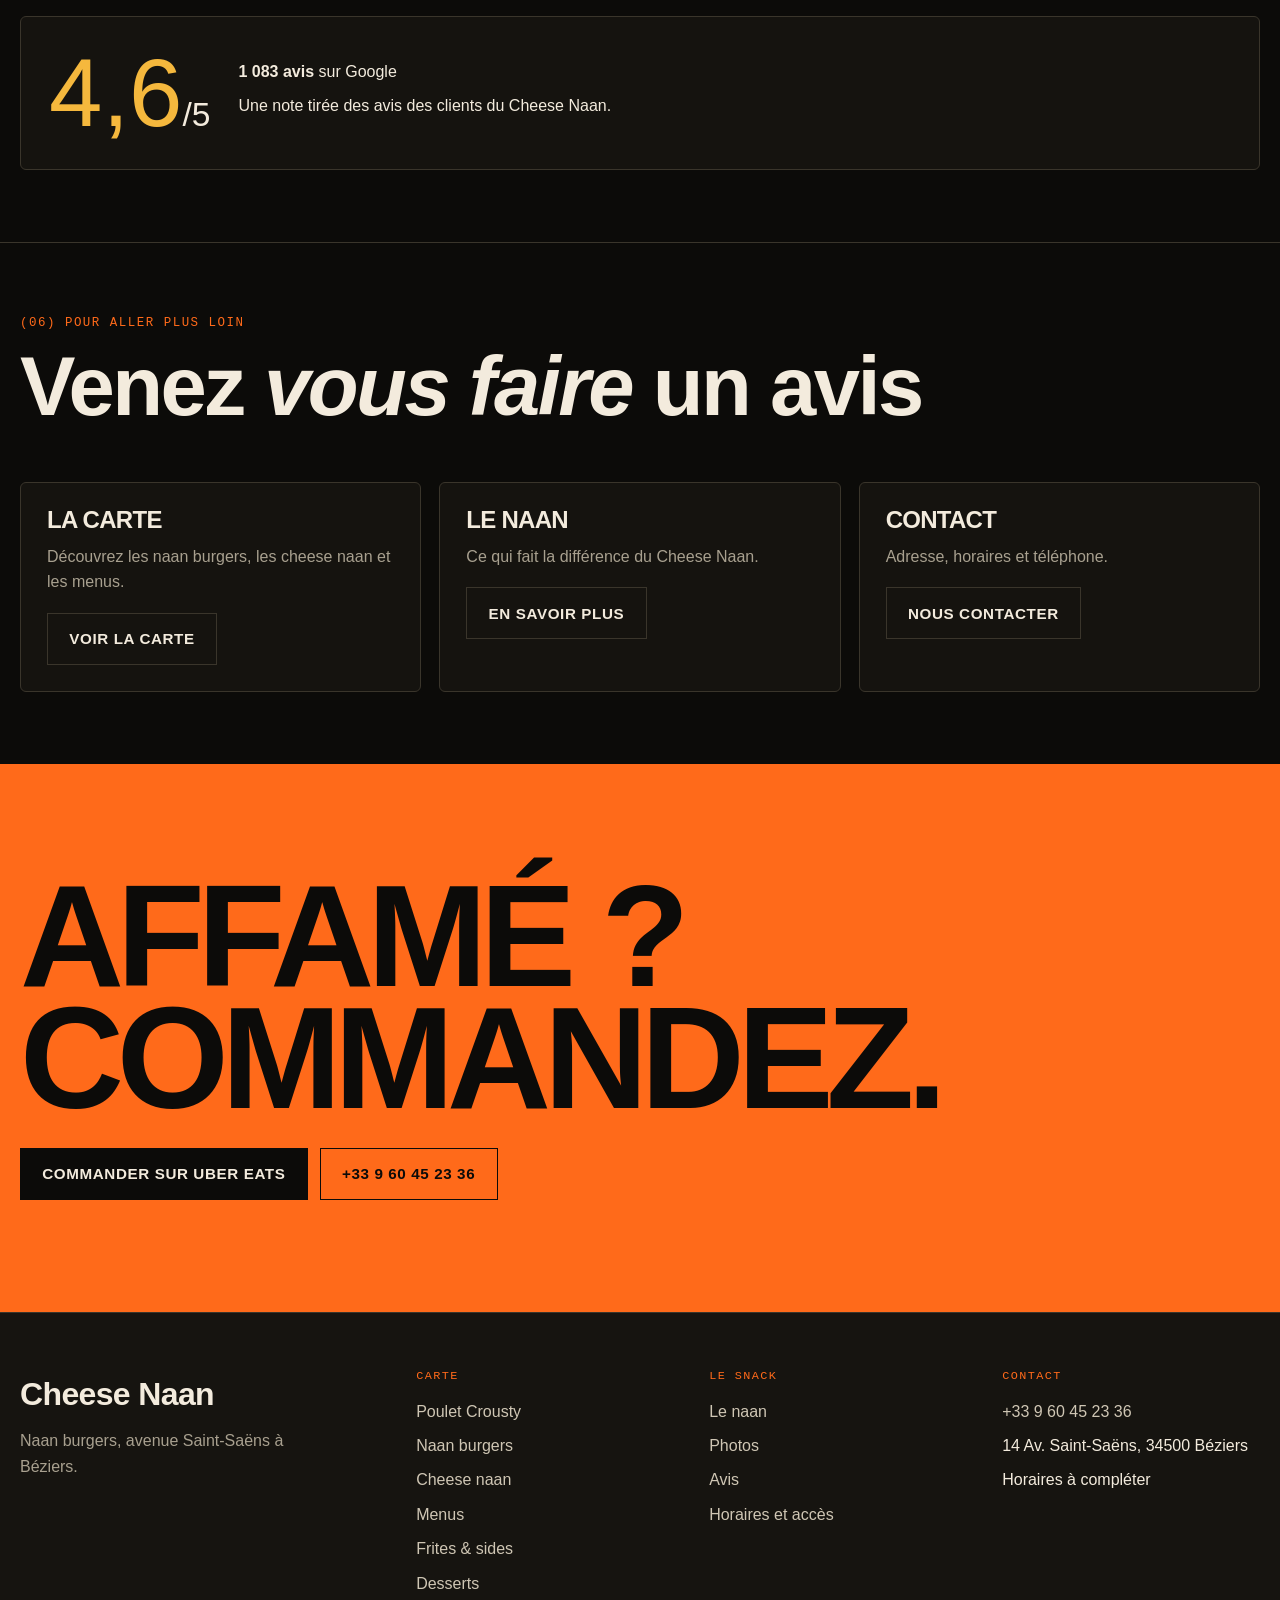
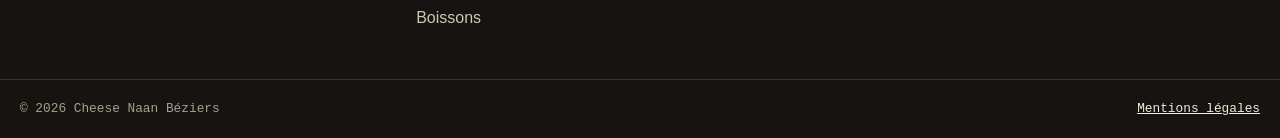
==== commit 2e7c492e: "push" ====
--- a/avis.html
+++ b/avis.html
@@ -112,6 +112,48 @@
         </ul>
       </div>
     </section>
+    <section class="cn-section sp-section">
+      <div class="cn-wrap">
+        <header class="cn-section__head cn-reveal">
+          <p class="cn-kicker cn-kicker--flame">(05) Note</p>
+          <h2 class="cn-h2">Une note <em>de 4,6 sur 5</em></h2>
+        </header>
+        <div class="sp-stat cn-reveal">
+          <p class="sp-stat__score">4,6<span>/5</span></p>
+          <div>
+            <p class="sp-stat__text"><strong>1 083 avis</strong> sur Google</p>
+            <p class="sp-stat__text">Une note tirée des avis des clients du Cheese Naan.</p>
+          </div>
+        </div>
+      </div>
+    </section>
+
+    <section class="cn-section sp-section">
+      <div class="cn-wrap">
+        <header class="cn-section__head cn-reveal">
+          <p class="cn-kicker cn-kicker--flame">(06) Pour aller plus loin</p>
+          <h2 class="cn-h2">Venez <em>vous faire</em> un avis</h2>
+        </header>
+        <div class="sp-cards">
+          <article class="sp-card cn-reveal">
+            <h3 class="sp-card__title">La carte</h3>
+            <p class="sp-card__text">Découvrez les naan burgers, les cheese naan et les menus.</p>
+            <a class="cn-btn cn-btn--ghost sp-card__link" href="menu.html">Voir la carte</a>
+          </article>
+          <article class="sp-card cn-reveal">
+            <h3 class="sp-card__title">Le naan</h3>
+            <p class="sp-card__text">Ce qui fait la différence du Cheese Naan.</p>
+            <a class="cn-btn cn-btn--ghost sp-card__link" href="naan.html">En savoir plus</a>
+          </article>
+          <article class="sp-card cn-reveal">
+            <h3 class="sp-card__title">Contact</h3>
+            <p class="sp-card__text">Adresse, horaires et téléphone.</p>
+            <a class="cn-btn cn-btn--ghost sp-card__link" href="contact.html">Nous contacter</a>
+          </article>
+        </div>
+      </div>
+    </section>
+
     <section class="cn-cta" id="commander" aria-labelledby="cta-title">
       <div class="cn-wrap cn-cta__inner">
         <h2 class="cn-cta__title" id="cta-title">Affamé ?<br>Commandez.</h2>
--- a/assets/css/subpages.css
+++ b/assets/css/subpages.css
@@ -78,3 +78,79 @@
 @media (min-width: 1024px) {
   .cn-avis .cn-quotes { grid-template-columns: 1fr 1fr 1fr; }
 }
+
+/* Extra sections on the sub-pages */
+.sp-section { padding-top: clamp(40px, 6vw, 72px); padding-bottom: clamp(40px, 6vw, 72px); }
+.sp-cards {
+  display: grid;
+  gap: 18px;
+  grid-template-columns: 1fr;
+}
+@media (min-width: 760px) { .sp-cards { grid-template-columns: 1fr 1fr; } }
+@media (min-width: 1024px) { .sp-cards { grid-template-columns: repeat(3, 1fr); } }
+.sp-card {
+  display: flex;
+  flex-direction: column;
+  gap: 12px;
+  padding: 26px;
+  border: 1px solid var(--line);
+  background: #15130f;
+  border-radius: 6px;
+}
+.sp-card__title {
+  font-family: var(--font-display);
+  font-size: 1.5rem;
+  text-transform: uppercase;
+  margin: 0;
+  color: var(--bone);
+}
+.sp-card__text { margin: 0; color: var(--muted); }
+.sp-card__link { align-self: flex-start; margin-top: 6px; }
+.sp-split {
+  display: flex;
+  flex-wrap: wrap;
+  align-items: center;
+  justify-content: space-between;
+  gap: 24px;
+  padding: 28px;
+  border: 1px solid var(--line);
+  background: #15130f;
+  border-radius: 6px;
+}
+.sp-split__text { margin: 0; max-width: 60ch; color: var(--bone); }
+.sp-stat {
+  display: flex;
+  flex-wrap: wrap;
+  align-items: center;
+  gap: 28px;
+  padding: 28px;
+  border: 1px solid var(--line);
+  background: #15130f;
+  border-radius: 6px;
+}
+.sp-stat__score {
+  margin: 0;
+  font-family: var(--font-display);
+  font-size: clamp(4rem, 9vw, 6rem);
+  line-height: 1;
+  color: var(--turmeric);
+}
+.sp-stat__score span { font-size: 0.35em; color: var(--bone); }
+.sp-stat__text { margin: 0 0 8px; color: var(--bone); }
+.sp-chips {
+  display: flex;
+  flex-wrap: wrap;
+  gap: 12px;
+  list-style: none;
+  padding: 0;
+  margin: 0;
+}
+.sp-chips li {
+  padding: 12px 18px;
+  border: 1px solid var(--line-strong, var(--line));
+  border-radius: 999px;
+  color: var(--bone);
+  font-family: var(--font-mono);
+  font-size: 0.85rem;
+  letter-spacing: 0.04em;
+}
